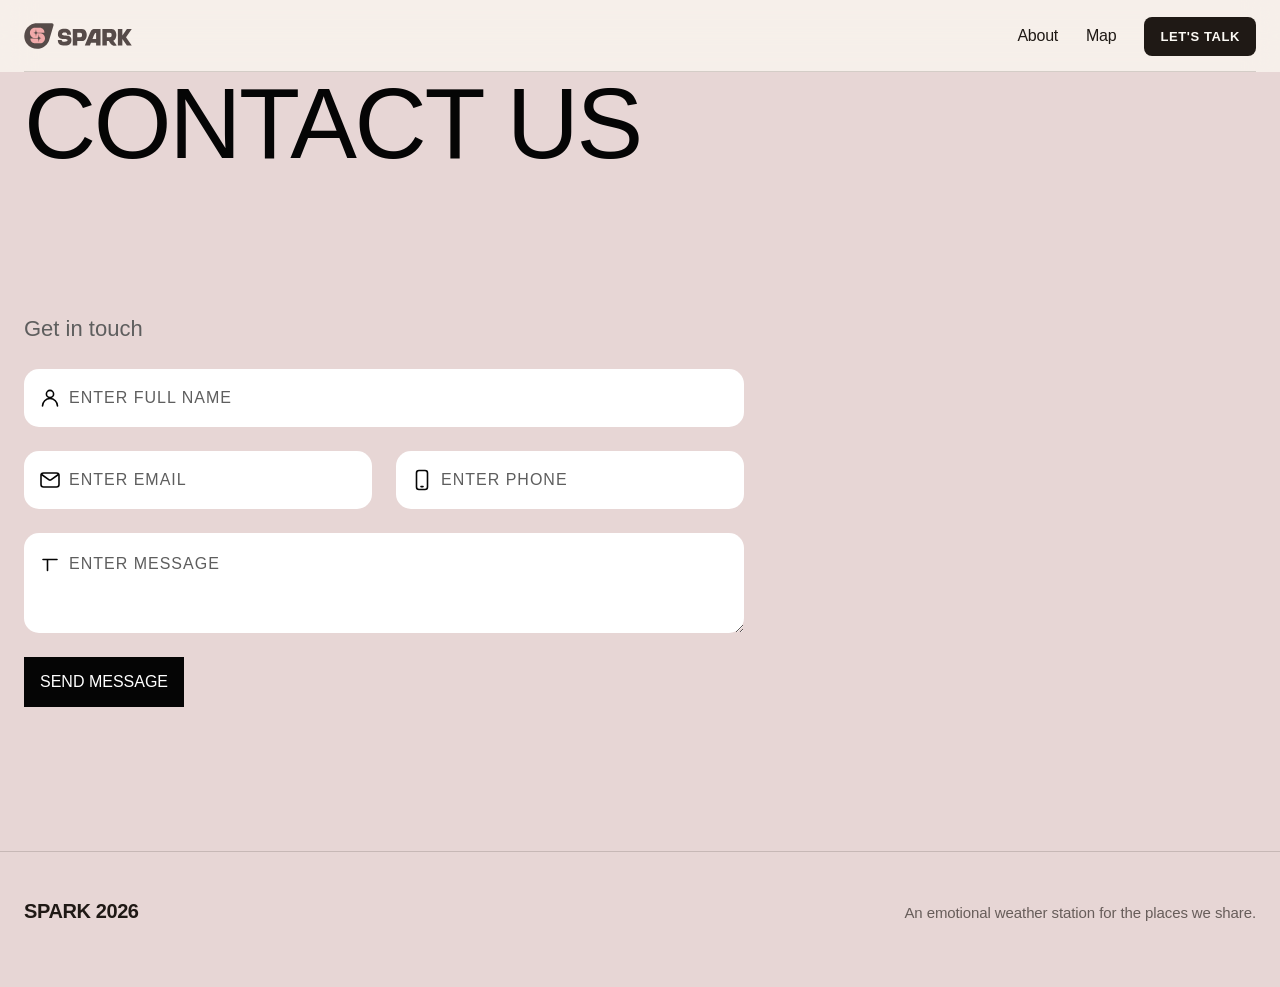
==== contact.html @ a5b5dbf2 "Spark site: static rebuild of sparknet.framer.website Hand-coded HTML/CSS/JS rebuild of the Framer o" ====
<!doctype html>
<html lang="en">
<head>
<meta charset="utf-8">
<meta name="viewport" content="width=device-width, initial-scale=1">
<title>Contact — Spark</title>
<meta name="description" content="Get in touch with the Spark team.">
<link rel="preconnect" href="https://api.fontshare.com">
<link href="https://api.fontshare.com/v2/css?f[]=switzer@400,500,600&display=swap" rel="stylesheet">
<link rel="stylesheet" href="css/styles.css">
</head>
<body class="page-contact">

<header class="nav" id="nav">
  <div class="nav__inner">
    <a class="logo" href="index.html" aria-label="Spark home">
      <img src="assets/logo.svg" alt="Spark" width="913" height="219">
    </a>
    <nav class="nav__links">
      <a href="index.html#about">About</a>
      <a href="index.html#map">Map</a>
      <a class="btn btn--solid" href="contact.html" aria-current="page">Let's talk</a>
    </nav>
  </div>
</header>

<main class="contact">
  <div class="wrap">
    <h1 class="contact__title">Contact us</h1>

    <h2 class="contact__lede">Get in touch</h2>

    <!-- Wire FORM_ENDPOINT in js/contact.js to post somewhere.
         With it unset, submitting opens the visitor's mail client. -->
    <form class="cform" id="cform" novalidate>

      <div class="field">
        <span class="field__icon" aria-hidden="true">
          <svg viewBox="0 0 24 24" fill="none" stroke="currentColor" stroke-width="1.6"
               stroke-linecap="round" stroke-linejoin="round">
            <circle cx="12" cy="8" r="3.6"/>
            <path d="M4.5 20a7.5 7.5 0 0 1 15 0"/>
          </svg>
        </span>
        <input id="name" name="name" type="text" autocomplete="name"
               placeholder="ENTER FULL NAME" required>
        <label class="sr-only" for="name">Full name</label>
      </div>

      <div class="cform__row">
        <div class="field">
          <span class="field__icon" aria-hidden="true">
            <svg viewBox="0 0 24 24" fill="none" stroke="currentColor" stroke-width="1.6"
                 stroke-linecap="round" stroke-linejoin="round">
              <rect x="3" y="5" width="18" height="14" rx="2.5"/>
              <path d="m3.6 6.5 7.5 5.3a1.6 1.6 0 0 0 1.8 0l7.5-5.3"/>
            </svg>
          </span>
          <input id="email" name="email" type="email" autocomplete="email"
                 placeholder="ENTER EMAIL" required>
          <label class="sr-only" for="email">Email</label>
        </div>

        <div class="field">
          <span class="field__icon" aria-hidden="true">
            <svg viewBox="0 0 24 24" fill="none" stroke="currentColor" stroke-width="1.6"
                 stroke-linecap="round" stroke-linejoin="round">
              <rect x="6.5" y="2.5" width="11" height="19" rx="2.5"/>
              <path d="M11 18.6h2"/>
            </svg>
          </span>
          <input id="phone" name="phone" type="tel" autocomplete="tel"
                 placeholder="ENTER PHONE">
          <label class="sr-only" for="phone">Phone (optional)</label>
        </div>
      </div>

      <div class="field field--area">
        <span class="field__icon" aria-hidden="true">
          <svg viewBox="0 0 24 24" fill="none" stroke="currentColor" stroke-width="1.6"
               stroke-linecap="round" stroke-linejoin="round">
            <path d="M5 6.5h14M9.5 6.5v11"/>
          </svg>
        </span>
        <textarea id="message" name="message" rows="4"
                  placeholder="ENTER MESSAGE" required></textarea>
        <label class="sr-only" for="message">Message</label>
      </div>

      <p class="cform__error" id="cformError" role="alert" hidden></p>

      <button class="cbtn" type="submit">Send message</button>

      <p class="cform__ok" id="cformOk" role="status" hidden>
        Thanks — your message is on its way.
      </p>
    </form>
  </div>
</main>

<footer class="foot">
  <div class="wrap foot__inner">
    <span class="logo__word">SPARK 2026</span>
    <p>An emotional weather station for the places we share.</p>
  </div>
</footer>

<script src="js/contact.js"></script>
</body>
</html>
---- css/styles.css ----
/* ═══ TOKENS ═══════════════════════════════════════════ */
:root{
  --ink:#1F1915;
  --blush:#E7D6D5;
  --cream:#FCFAF5;
  --nav-bg:rgba(255,253,246,.64);
  --hairline:rgba(31,25,21,.16);
  --muted:rgba(31,25,21,.64);

  /* Original container: max-width 1800px border-box, 24px gutters */
  --wrap:1800px;
  --gutter:24px;
  --nav-h:72px;
  --radius:16px;
  --card-radius:25px;

  /* Hero — measured off the original, fixed (not fluid) */
  --hero-size:120px;
  --hero-leading:112px;
  --hero-track:-6px;
  --hero-measure:700px;
  --hero-pad-top:140px;
  --hero-pad-bottom:80px;

  --ease:cubic-bezier(.22,.61,.36,1);
  --font:"Switzer","Switzer Placeholder",-apple-system,BlinkMacSystemFont,"Segoe UI",sans-serif;
}

/* ═══ RESET ════════════════════════════════════════════ */
*,*::before,*::after{box-sizing:border-box}
html{-webkit-text-size-adjust:100%;scroll-behavior:smooth}
body{
  margin:0;background:var(--blush);color:var(--ink);
  font-family:var(--font);font-weight:400;
  -webkit-font-smoothing:antialiased;overflow-x:clip;
}
img,video{display:block;max-width:100%}
h1,h2,h3,p{margin:0}
a{color:inherit;text-decoration:none}
button{font:inherit;color:inherit;background:none;border:0;cursor:pointer}

.wrap{width:100%;max-width:var(--wrap);margin-inline:auto;padding-inline:var(--gutter)}

.eyebrow{font-size:12px;line-height:16px;font-weight:600;letter-spacing:1px;text-transform:uppercase}

/* ═══ NAV ══════════════════════════════════════════════ */
.nav{
  position:fixed;inset:0 0 auto;z-index:100;height:var(--nav-h);
  background:var(--nav-bg);
  backdrop-filter:blur(16px);-webkit-backdrop-filter:blur(16px);
  transition:background .3s var(--ease);
}
.nav::after{content:"";position:absolute;left:var(--gutter);right:var(--gutter);bottom:0;height:1px;background:var(--hairline)}
.nav__inner{
  height:100%;max-width:var(--wrap);margin-inline:auto;padding-inline:var(--gutter);
  display:flex;align-items:center;justify-content:space-between;gap:24px;
}
.logo{display:flex;align-items:center;gap:8px}
.logo__mark{width:26px;height:26px;border-radius:7px;background:#D8503C;color:var(--cream);display:grid;place-items:center;flex:none}
.logo__mark svg{width:15px;height:15px}
.logo img{height:26px;width:auto}          /* if you drop in a logo file */
.logo__word{font-size:20px;font-weight:600;letter-spacing:-.4px}
.nav__links{display:flex;align-items:center;gap:28px}
/* About / Map — matches the original: 16/24, weight 500, full ink */
.nav__links a:not(.btn){
  font-size:16px;line-height:24px;font-weight:500;letter-spacing:-.25px;
  color:var(--ink);transition:opacity .2s;
}
.nav__links a:not(.btn):hover{opacity:.65}

.btn--solid{
  background:var(--ink);color:var(--cream);padding:12px 16px;border-radius:8px;
  font-size:13px;font-weight:600;letter-spacing:.6px;text-transform:uppercase;
  transition:transform .2s var(--ease),opacity .2s;
}
.btn--solid:hover{transform:translateY(-1px);opacity:.9}

/* ═══ HERO ═════════════════════════════════════════════
   Structure mirrors the original:
   100vh → padding 140/24/80 → column, bottom-anchored
        → row, space-between, align-items:flex-end        */
/* Pinned: the hero holds still while .sheet rises over it */
.hero{position:sticky;top:0;z-index:0;height:100vh;overflow:hidden}

/* The opaque sheet carrying everything below the hero */
.sheet{
  position:relative;z-index:1;
  background:var(--blush);
  border-radius:16px 16px 0 0;
}
.hero__media{position:absolute;inset:0;width:100%;height:100%;object-fit:cover}
.hero__scrim{position:absolute;inset:0;background:rgba(31,25,21,.32)}

.hero__inner{
  position:relative;height:100%;
  max-width:var(--wrap);margin-inline:auto;
  padding:var(--hero-pad-top) var(--gutter) var(--hero-pad-bottom);
  display:flex;flex-direction:column;justify-content:flex-end;
}
.hero__row{display:flex;justify-content:space-between;align-items:flex-end;gap:32px}
.hero__titleWrap{flex:1 0 0;max-width:var(--hero-measure)}

.hero__title{
  font-size:var(--hero-size);
  line-height:var(--hero-leading);
  letter-spacing:var(--hero-track);
  font-weight:500;
  color:var(--blush);
  text-wrap:balance;
  animation:rise 1s var(--ease) both;
}
.hero__scroll{
  flex:none;display:flex;align-items:center;gap:10px;color:var(--cream);
  font-size:16px;font-weight:600;letter-spacing:.5px;text-transform:uppercase;
  padding-bottom:6px;
  animation:rise 1s .3s var(--ease) both;
}
.hero__scroll svg{width:20px;height:20px;animation:nudge 2s infinite var(--ease)}

@keyframes rise{from{opacity:0;transform:translateY(24px)}to{opacity:1;transform:none}}
@keyframes nudge{0%,100%{transform:translateY(0)}50%{transform:translateY(5px)}}

/* ═══ STATEMENT ════════════════════════════════════════ */
.statement{padding:clamp(96px,14vh,160px) 0}
.statement__inner{display:flex;flex-direction:column;align-items:center;text-align:center}

.pill{
  display:inline-flex;align-items:center;gap:8px;
  padding:8px 12px;border-radius:24px;
  outline:1.5px solid var(--ink);outline-offset:0;
  font-size:12px;line-height:16px;font-weight:600;
  letter-spacing:1px;text-transform:uppercase;
  margin-bottom:40px;
}
.pill svg{width:16px;height:16px;flex:none}

.statement__text{
  max-width:924px;
  font-size:clamp(28px,4vw,48px);line-height:1.125;
  font-weight:500;letter-spacing:-.3px;
}

.facets{
  display:flex;justify-content:center;gap:12px;
  list-style:none;margin:56px 0 0;padding:0;
}
.facet{
  width:179px;
  display:flex;flex-direction:column;align-items:center;gap:16px;
  font-size:20px;line-height:28px;font-weight:500;letter-spacing:-.4px;
}
.facet__icon{display:grid;place-items:center;width:24px;height:24px}
.facet__icon svg{width:24px;height:24px}

/* ═══ MEDIA PANELS ═════════════════════════════════════ */
.panels{padding-bottom:clamp(96px,14vh,160px)}
.panel{
  max-width:var(--wrap);margin:0 auto clamp(64px,10vh,120px);
  padding-inline:var(--gutter);
}
.panel:last-child{margin-bottom:0}
.panel__frame{
  position:relative;aspect-ratio:1218/998;
  border-radius:var(--card-radius);overflow:hidden;
  background:rgba(31,25,21,.06);
}
.panel__frame > img,
.panel__frame > video{width:100%;height:100%;object-fit:cover}

/* four rounded tiles, as in the original */
.collage{display:grid;grid-template-columns:1fr 1fr;grid-template-rows:1fr 1fr;gap:6px;background:none}
.collage img{width:100%;height:100%;object-fit:cover;border-radius:15px}

/* ═══ MAP EMBED ═══════════════════════════════════════ */
.mapEmbed{width:100%;height:100%;border:0;display:block}

/* Gate sits over the map until clicked, so wheel events keep
   scrolling the page instead of zooming the map. */
.mapGate{
  position:absolute;inset:0;z-index:2;
  display:grid;place-items:center;
  background:rgba(31,25,21,.28);
  backdrop-filter:blur(1.5px);-webkit-backdrop-filter:blur(1.5px);
  border:0;cursor:pointer;
  transition:opacity .35s var(--ease),visibility .35s;
}
.mapGate[hidden]{display:none}
.mapGate.is-off{opacity:0;visibility:hidden;pointer-events:none}
.mapGate__label{
  padding:14px 22px;border-radius:999px;
  background:var(--cream);color:var(--ink);
  font-size:14px;font-weight:600;letter-spacing:.4px;text-transform:uppercase;
  box-shadow:0 8px 24px -8px rgba(31,25,21,.45);
  transition:transform .25s var(--ease);
}
.mapGate:hover .mapGate__label{transform:translateY(-2px)}

.mapEmbed__open{
  position:absolute;z-index:3;right:16px;bottom:16px;
  padding:10px 14px;border-radius:999px;
  background:var(--cream);color:var(--ink);
  font-size:13px;font-weight:600;letter-spacing:.3px;
  box-shadow:0 6px 20px -8px rgba(31,25,21,.45);
  transition:transform .2s var(--ease),opacity .2s;
}
.mapEmbed__open:hover{transform:translateY(-2px)}

/* ═══ WHY SPARK ════════════════════════════════════════ */
.next{padding-bottom:clamp(96px,14vh,160px)}
.next__head{display:flex;align-items:flex-end;justify-content:space-between;gap:32px;margin-bottom:56px}
.next .eyebrow{margin-bottom:20px}
.next__title{font-size:clamp(32px,4vw,48px);line-height:1;font-weight:500;letter-spacing:-2px}
.learn{
  flex:none;font-size:16px;line-height:24px;font-weight:600;
  letter-spacing:-.5px;text-transform:uppercase;
  padding-bottom:4px;border-bottom:1.5px solid var(--ink);transition:opacity .2s;
}
.learn:hover{opacity:.6}

/* ═══ CAROUSEL ═════════════════════════════════════════ */
.carousel{position:relative}
.carousel__track{
  display:flex;gap:24px;overflow-x:auto;
  scroll-snap-type:x mandatory;scroll-behavior:smooth;scrollbar-width:none;
  padding:4px max(var(--gutter),calc((100vw - var(--wrap))/2 + var(--gutter)));
}
.carousel__track::-webkit-scrollbar{display:none}
.card{
  flex:none;width:291px;height:380px;scroll-snap-align:start;
  background:var(--cream);border-radius:var(--radius);padding:24px;
  display:flex;flex-direction:column;justify-content:space-between;
  transition:transform .35s var(--ease);
}
.card:hover{transform:translateY(-6px)}
.card__top{display:flex;flex-direction:column;align-items:flex-start;gap:20px}
.card__num{font-size:13px;font-weight:600;letter-spacing:1px;color:var(--muted)}
.card__icon{
  width:56px;height:56px;flex:none;
  display:grid;place-items:center;
  border:1.5px solid var(--hairline);border-radius:14px;
  color:var(--ink);
  transition:background .3s var(--ease),color .3s var(--ease),border-color .3s var(--ease);
}
.card__icon svg{width:30px;height:30px}
.card:hover .card__icon{background:var(--ink);color:var(--cream);border-color:var(--ink)}
.card__title{font-size:40px;line-height:40px;font-weight:500;letter-spacing:-1px;margin-bottom:16px}
.card__body{font-size:15px;line-height:22px;color:var(--muted);letter-spacing:-.1px}

.carousel__nav{display:flex;gap:12px;margin-top:40px}
.arrow{width:48px;height:48px;border-radius:50%;border:1.5px solid var(--hairline);display:grid;place-items:center;
  transition:background .2s,color .2s,border-color .2s,opacity .2s}
.arrow svg{width:22px;height:22px}
.arrow:hover:not(:disabled){background:var(--ink);color:var(--cream);border-color:var(--ink)}
.arrow:disabled{opacity:.3;cursor:default}

/* ═══ FOOTER ═══════════════════════════════════════════ */
.foot{border-top:1px solid var(--hairline);padding:48px 0 64px}
.foot__inner{display:flex;align-items:baseline;justify-content:space-between;gap:24px;flex-wrap:wrap}
.foot p{font-size:15px;color:var(--muted);letter-spacing:-.1px}

/* ═══ SCROLL REVEAL ════════════════════════════════════ */
.reveal{opacity:0;transform:translateY(28px);transition:opacity .8s var(--ease),transform .8s var(--ease)}
.reveal.is-in{opacity:1;transform:none}

/* ═══ RESPONSIVE ═══════════════════════════════════════
   The original keeps the h1 at a fixed 120px everywhere,
   which overflows on narrow screens. These two steps are
   the one deliberate deviation — delete them for a 1:1
   match with the original's behaviour.                   */
@media (max-width:1000px){
  :root{--hero-size:84px;--hero-leading:80px;--hero-track:-4px;--hero-measure:560px;--hero-pad-top:120px}
}
@media (max-width:640px){
  :root{--gutter:20px;--hero-size:52px;--hero-leading:50px;--hero-track:-2px;--hero-pad-bottom:56px}
  .nav__links{gap:16px}
  .nav__links a:not(.btn){display:none}
  .hero__row{flex-direction:column;align-items:flex-start;gap:28px}
  .hero__scroll{font-size:13px}
  .collage{gap:4px}
  .facets{flex-direction:column;gap:28px;margin-top:44px}
  .facet{width:auto}
  .card{width:260px;height:348px}
  .card__title{font-size:32px;line-height:34px}
}

@media (prefers-reduced-motion:reduce){
  html{scroll-behavior:auto}
  *{animation:none!important;transition-duration:.01ms!important}
  .reveal{opacity:1;transform:none}
  .hero{position:static}
}

/* ═══ CONTACT PAGE ═════════════════════════════════════
   Measured off /contact on the original:
   title 100/110 ls -2.4 uppercase · lede 22/30.8 #5E5E5E
   field 720x58 r15 white, pad-left 45 · gaps 24
   button 150x50, square, #050505                        */
:root{
  --c-ink:#050505;
  --c-muted:#5E5E5E;
  --c-field:#fff;
  --c-form:720px;
}

.contact{padding:68px 0 clamp(96px,16vh,180px)}

.contact__title{
  max-width:var(--c-form);
  font-size:clamp(44px,7.9vw,100px);
  line-height:1.1;
  font-weight:500;
  letter-spacing:-2.4px;
  text-transform:uppercase;
  color:var(--c-ink);
}
.contact__lede{
  margin-top:136px;   /* 93 + the 43px the original's title block carries */
  font-size:22px;line-height:1.4;font-weight:400;
  letter-spacing:normal;color:var(--c-muted);
}

/* ── form ── */
.cform{max-width:var(--c-form);margin-top:24px;display:flex;flex-direction:column;gap:24px}
.cform__row{display:grid;grid-template-columns:1fr 1fr;gap:24px}

.field{position:relative;background:var(--c-field);border-radius:15px}
.field__icon{
  position:absolute;left:14px;top:17px;
  width:24px;height:24px;color:var(--c-ink);pointer-events:none;
}
.field--area .field__icon{top:20px}
.field__icon svg{width:24px;height:24px;display:block}

.field input,
.field textarea{
  width:100%;
  padding:20px 20px 20px 45px;
  border:0;background:none;border-radius:15px;
  font-family:var(--font);
  font-size:16px;line-height:18px;letter-spacing:1px;
  color:var(--c-ink);
  outline:0;
}
.field input{height:58px}
.field textarea{display:block;height:100px;resize:vertical;line-height:22px}
.field input::placeholder,
.field textarea::placeholder{color:var(--c-muted);opacity:1}
.field:focus-within{outline:2px solid var(--c-ink);outline-offset:2px}
.field.is-bad{outline:2px solid #C0392B;outline-offset:2px}

.cbtn{
  align-self:flex-start;
  min-width:150px;height:50px;padding:16px;
  background:var(--c-ink);color:#fff;
  border-radius:0;
  font-size:16px;line-height:18px;font-weight:400;
  text-transform:uppercase;letter-spacing:normal;
  transition:opacity .2s var(--ease),transform .2s var(--ease);
}
.cbtn:hover{opacity:.85;transform:translateY(-1px)}
.cbtn[disabled]{opacity:.5;cursor:default;transform:none}

.cform__error{color:#C0392B;font-size:15px;letter-spacing:-.1px}
.cform__ok{color:var(--c-ink);font-size:16px;letter-spacing:-.1px}
.cform__error[hidden],.cform__ok[hidden]{display:none}

.sr-only{
  position:absolute;width:1px;height:1px;padding:0;margin:-1px;
  overflow:hidden;clip:rect(0 0 0 0);white-space:nowrap;border:0;
}

@media (max-width:640px){
  .contact{padding-top:calc(var(--nav-h) + 24px)}
  .contact__lede{margin-top:56px;font-size:19px}
  .cform__row{grid-template-columns:1fr}
  .cbtn{width:100%}
}
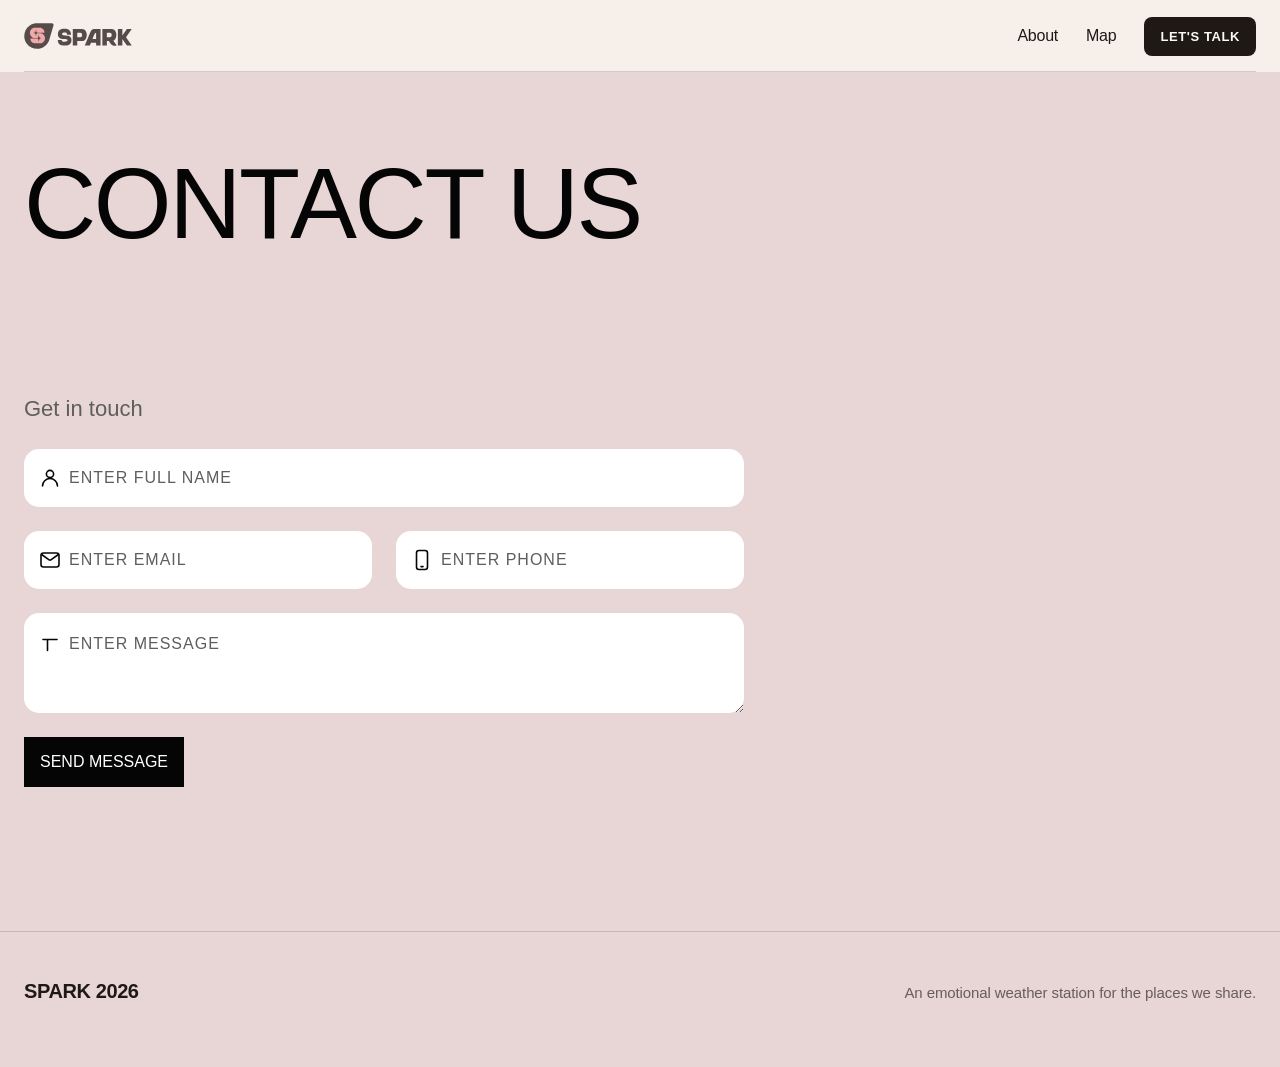
==== commit c76edaf4: "Add favicon from the logo mark; give the contact heading room The favicon is the mark alone, split o" ====
--- a/contact.html
+++ b/contact.html
@@ -5,9 +5,12 @@
 <meta name="viewport" content="width=device-width, initial-scale=1">
 <title>Contact — Spark</title>
 <meta name="description" content="Get in touch with the Spark team.">
+<link rel="icon" href="assets/favicon.svg" type="image/svg+xml">
+<link rel="icon" href="assets/favicon-32.png" sizes="32x32" type="image/png">
+<link rel="apple-touch-icon" href="assets/apple-touch-icon.png">
 <link rel="preconnect" href="https://api.fontshare.com">
 <link href="https://api.fontshare.com/v2/css?f[]=switzer@400,500,600&display=swap" rel="stylesheet">
-<link rel="stylesheet" href="css/styles.css">
+<link rel="stylesheet" href="css/styles.css?v=2">
 </head>
 <body class="page-contact">
 
@@ -105,6 +108,6 @@
   </div>
 </footer>
 
-<script src="js/contact.js"></script>
+<script src="js/contact.js?v=2"></script>
 </body>
 </html>
--- a/css/styles.css
+++ b/css/styles.css
@@ -302,7 +302,9 @@
   --c-form:720px;
 }
 
-.contact{padding:68px 0 clamp(96px,16vh,180px)}
+/* 68px matched the original, but its title block renders 43px
+   taller, so the heading sat right under the fixed nav here. */
+.contact{padding:calc(var(--nav-h) + 76px) 0 clamp(96px,16vh,180px)}
 
 .contact__title{
   max-width:var(--c-form);
